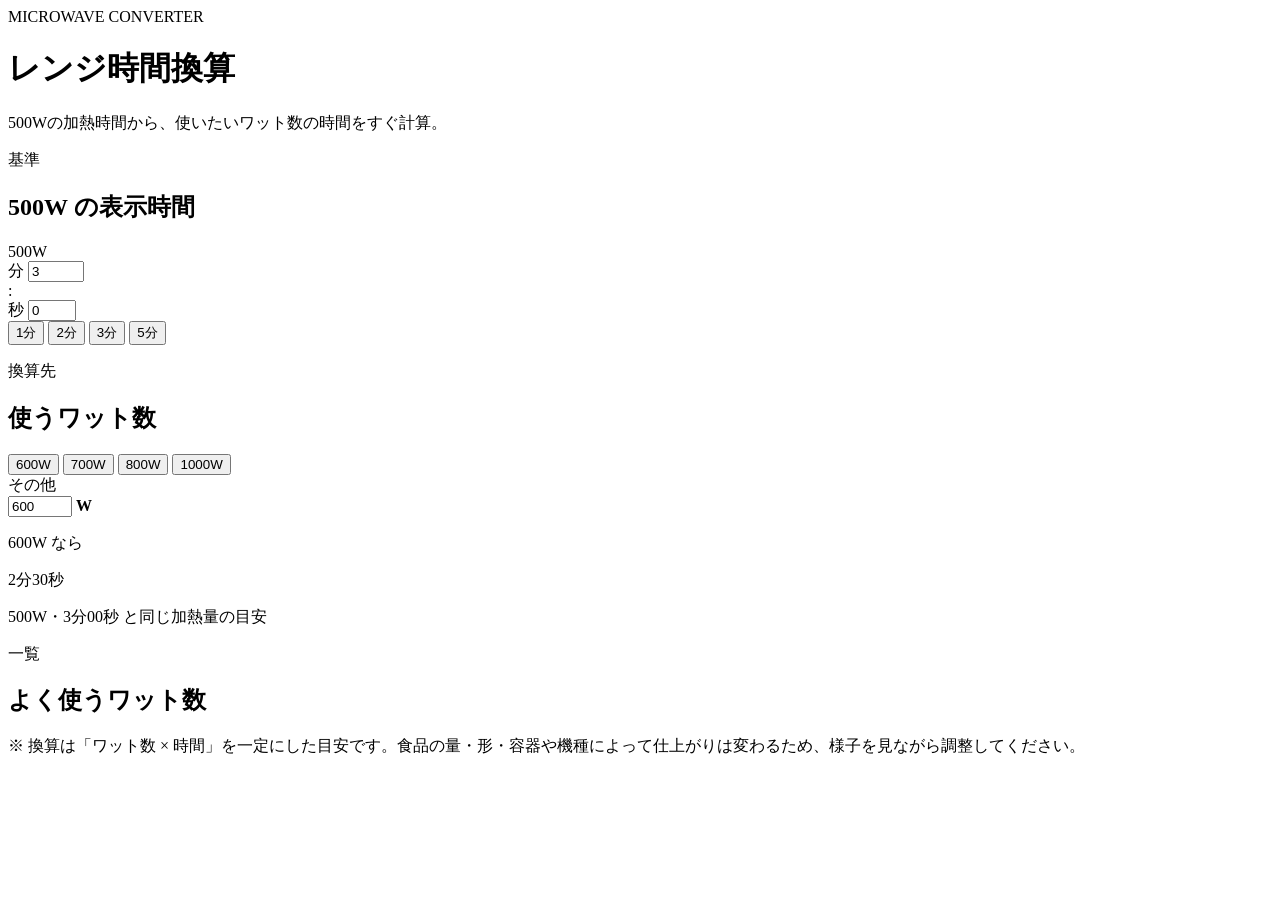
==== microwave/index.html @ 16ab875f "Add microwave time converter" ====
<!doctype html>
<html lang="ja">
<head>
  <meta charset="utf-8" />
  <meta name="viewport" content="width=device-width,initial-scale=1,viewport-fit=cover" />
  <meta name="theme-color" content="#f7f5f0" />
  <meta name="description" content="500Wの電子レンジ加熱時間を600W・700W・1000Wなどへ簡単換算するWebアプリ" />
  <title>レンジ時間換算</title>
  <link rel="stylesheet" href="style.css" />
</head>
<body>
  <main class="app-shell">
    <header class="hero">
      <div class="eyebrow">MICROWAVE CONVERTER</div>
      <h1>レンジ時間換算</h1>
      <p>500Wの加熱時間から、使いたいワット数の時間をすぐ計算。</p>
    </header>

    <section class="card source-card" aria-labelledby="source-heading">
      <div class="section-head">
        <div>
          <p class="kicker">基準</p>
          <h2 id="source-heading">500W の表示時間</h2>
        </div>
        <span class="watt-badge">500W</span>
      </div>

      <div class="time-inputs">
        <label class="number-field">
          <span>分</span>
          <input id="minutes" type="number" inputmode="numeric" min="0" max="999" step="1" value="3" aria-label="基準の分" />
        </label>
        <div class="time-separator">:</div>
        <label class="number-field">
          <span>秒</span>
          <input id="seconds" type="number" inputmode="numeric" min="0" max="59" step="1" value="0" aria-label="基準の秒" />
        </label>
      </div>

      <div class="quick-times" aria-label="時間のクイック入力">
        <button type="button" data-time="60">1分</button>
        <button type="button" data-time="120">2分</button>
        <button type="button" data-time="180">3分</button>
        <button type="button" data-time="300">5分</button>
      </div>
    </section>

    <section class="card target-card" aria-labelledby="target-heading">
      <div class="section-head">
        <div>
          <p class="kicker">換算先</p>
          <h2 id="target-heading">使うワット数</h2>
        </div>
      </div>

      <div class="watt-buttons" id="wattButtons" aria-label="ワット数のクイック選択">
        <button type="button" data-watt="600" class="active">600W</button>
        <button type="button" data-watt="700">700W</button>
        <button type="button" data-watt="800">800W</button>
        <button type="button" data-watt="1000">1000W</button>
      </div>

      <label class="custom-watt">
        <span>その他</span>
        <div class="custom-watt-input">
          <input id="targetWatt" type="number" inputmode="numeric" min="100" max="3000" step="10" value="600" aria-label="換算先ワット数" />
          <strong>W</strong>
        </div>
      </label>
    </section>

    <section class="result-card" aria-live="polite" aria-atomic="true">
      <p class="result-label"><span id="resultWatt">600W</span> なら</p>
      <div class="result-time" id="resultTime">2分30秒</div>
      <p class="result-sub" id="resultSub">500W・3分00秒 と同じ加熱量の目安</p>
    </section>

    <section class="card compare-card" aria-labelledby="compare-heading">
      <div class="section-head compact">
        <div>
          <p class="kicker">一覧</p>
          <h2 id="compare-heading">よく使うワット数</h2>
        </div>
      </div>
      <div class="comparison-list" id="comparisonList"></div>
    </section>

    <p class="notice">※ 換算は「ワット数 × 時間」を一定にした目安です。食品の量・形・容器や機種によって仕上がりは変わるため、様子を見ながら調整してください。</p>
  </main>

  <script src="app.js"></script>
</body>
</html>
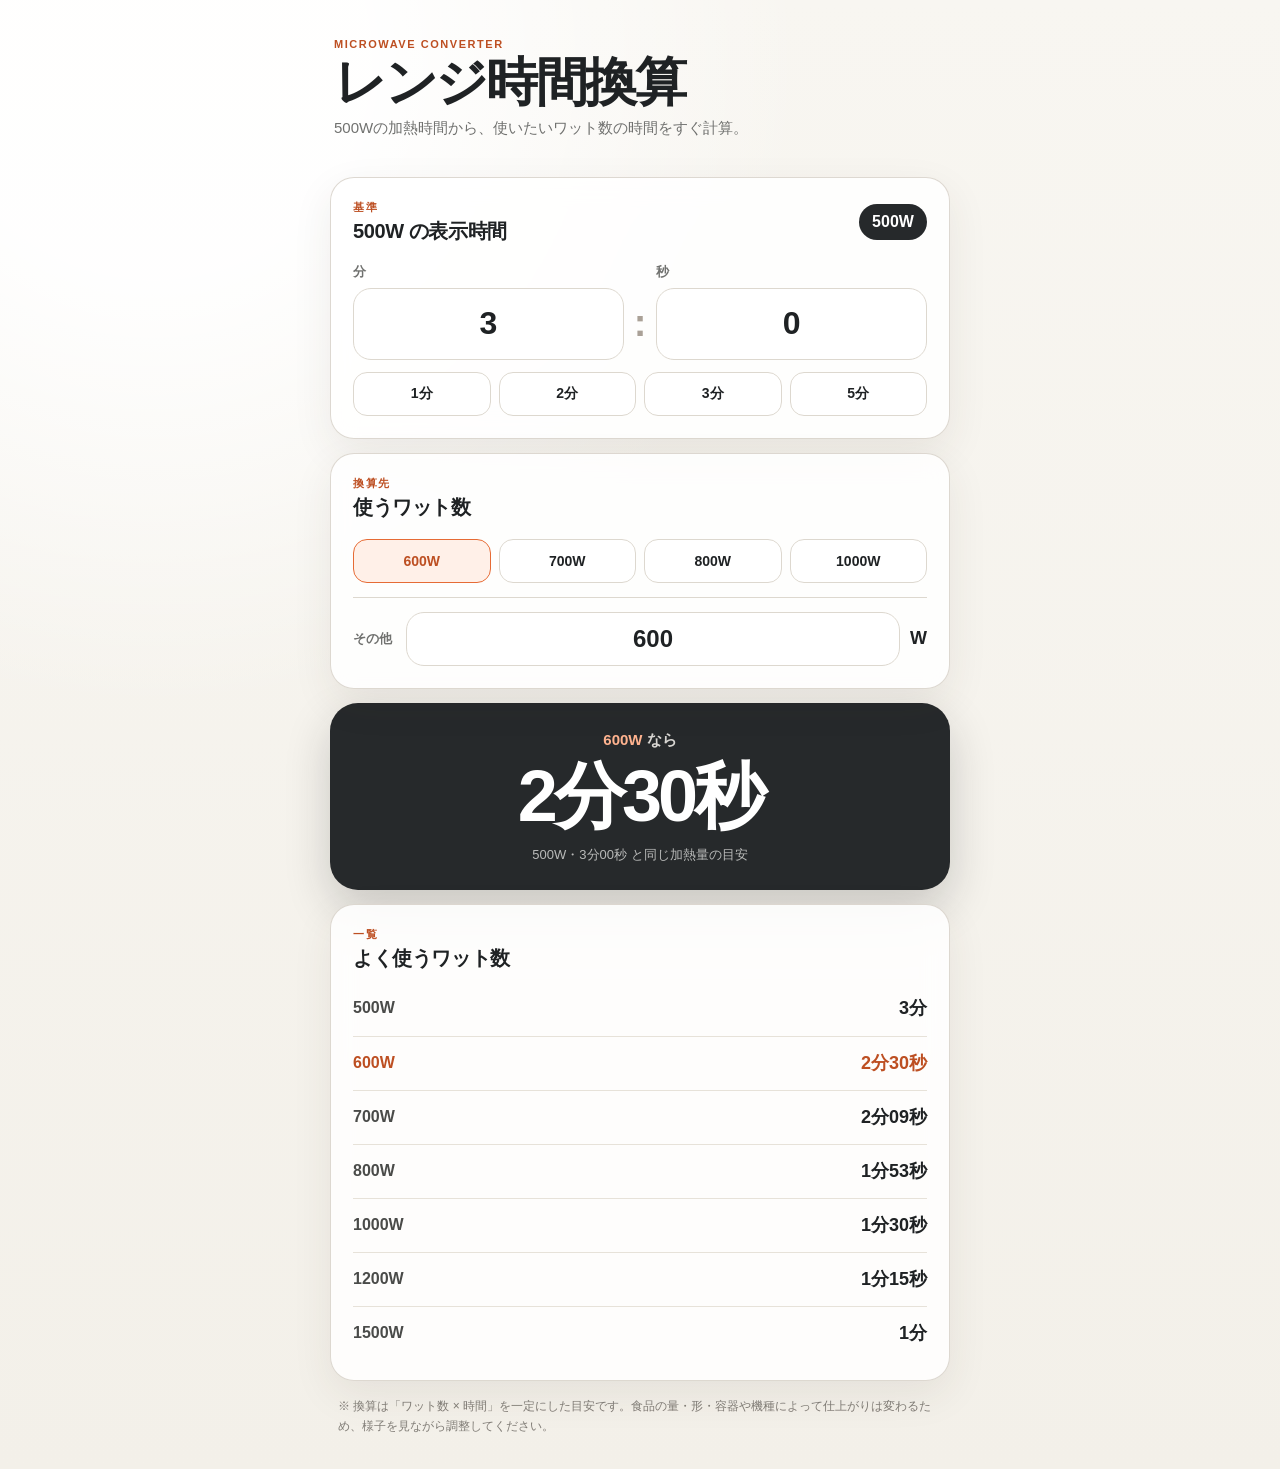
==== commit a90b30bd: "Improve iPhone numeric input selection" ====
--- a/microwave/index.html
+++ b/microwave/index.html
@@ -28,12 +28,12 @@
       <div class="time-inputs">
         <label class="number-field">
           <span>分</span>
-          <input id="minutes" type="number" inputmode="numeric" min="0" max="999" step="1" value="3" aria-label="基準の分" />
+          <input id="minutes" type="text" inputmode="numeric" pattern="[0-9]*" maxlength="3" value="3" aria-label="基準の分" />
         </label>
         <div class="time-separator">:</div>
         <label class="number-field">
           <span>秒</span>
-          <input id="seconds" type="number" inputmode="numeric" min="0" max="59" step="1" value="0" aria-label="基準の秒" />
+          <input id="seconds" type="text" inputmode="numeric" pattern="[0-9]*" maxlength="2" value="0" aria-label="基準の秒" />
         </label>
       </div>
 
@@ -63,7 +63,7 @@
       <label class="custom-watt">
         <span>その他</span>
         <div class="custom-watt-input">
-          <input id="targetWatt" type="number" inputmode="numeric" min="100" max="3000" step="10" value="600" aria-label="換算先ワット数" />
+          <input id="targetWatt" type="text" inputmode="numeric" pattern="[0-9]*" maxlength="4" value="600" aria-label="換算先ワット数" />
           <strong>W</strong>
         </div>
       </label>
--- a/microwave/style.css
+++ b/microwave/style.css
@@ -0,0 +1,71 @@
+:root {
+  color-scheme: light;
+  --bg: #f3f0e9;
+  --card: rgba(255, 255, 255, 0.86);
+  --text: #1f2224;
+  --muted: #70716f;
+  --line: #ddd8cf;
+  --accent: #e66b35;
+  --accent-dark: #bd4f22;
+  --accent-soft: #fff0e8;
+  --shadow: 0 14px 40px rgba(58, 45, 33, 0.08);
+  --radius: 24px;
+}
+* { box-sizing: border-box; }
+html { -webkit-text-size-adjust: 100%; }
+body {
+  margin: 0;
+  min-height: 100vh;
+  font-family: -apple-system, BlinkMacSystemFont, "Segoe UI", "Hiragino Sans", "Yu Gothic UI", "Yu Gothic", Meiryo, sans-serif;
+  color: var(--text);
+  background: radial-gradient(circle at 12% 4%, rgba(255,255,255,.95) 0 12%, transparent 36%), linear-gradient(180deg, #f8f6f1 0%, var(--bg) 100%);
+}
+button, input { font: inherit; }
+button { -webkit-tap-highlight-color: transparent; }
+.app-shell { width: min(100% - 28px, 620px); margin: 0 auto; padding: max(28px, env(safe-area-inset-top)) 0 calc(32px + env(safe-area-inset-bottom)); }
+.hero { padding: 10px 4px 22px; }
+.eyebrow, .kicker { margin: 0; font-size: 11px; font-weight: 800; letter-spacing: .14em; color: var(--accent-dark); }
+.hero h1 { margin: 6px 0 8px; font-size: clamp(34px, 9vw, 52px); line-height: 1; letter-spacing: -.045em; }
+.hero p { margin: 0; max-width: 34em; color: var(--muted); font-size: 15px; line-height: 1.65; }
+.card { margin-top: 14px; padding: 22px; border: 1px solid rgba(197, 188, 176, .58); border-radius: var(--radius); background: var(--card); box-shadow: var(--shadow); backdrop-filter: blur(12px); }
+.section-head { display: flex; align-items: center; justify-content: space-between; gap: 16px; margin-bottom: 18px; }
+.section-head.compact { margin-bottom: 10px; }
+.section-head h2 { margin: 3px 0 0; font-size: 20px; letter-spacing: -.02em; }
+.watt-badge { display: inline-flex; align-items: center; justify-content: center; min-width: 68px; padding: 9px 12px; border-radius: 999px; background: #26292b; color: #fff; font-weight: 800; }
+.time-inputs { display: grid; grid-template-columns: 1fr auto 1fr; align-items: end; gap: 10px; }
+.number-field { display: grid; gap: 7px; }
+.number-field span, .custom-watt > span { font-size: 13px; font-weight: 700; color: var(--muted); }
+.number-field input, .custom-watt-input input { width: 100%; min-height: 72px; border: 1px solid var(--line); border-radius: 18px; outline: none; background: #fff; color: var(--text); font-size: 32px; font-weight: 800; text-align: center; transition: border-color .15s ease, box-shadow .15s ease; }
+.number-field input:focus, .custom-watt-input input:focus { border-color: rgba(230, 107, 53, .8); box-shadow: 0 0 0 4px rgba(230, 107, 53, .12); }
+.time-separator { padding-bottom: 15px; font-size: 38px; font-weight: 800; color: #aaa197; }
+.quick-times, .watt-buttons { display: grid; grid-template-columns: repeat(4, 1fr); gap: 8px; margin-top: 12px; }
+.quick-times button, .watt-buttons button { min-height: 44px; padding: 8px 6px; border: 1px solid var(--line); border-radius: 14px; background: #fff; color: var(--text); font-size: 14px; font-weight: 750; cursor: pointer; }
+.quick-times button:active, .watt-buttons button:active { transform: scale(.98); }
+.watt-buttons button.active { border-color: var(--accent); background: var(--accent-soft); color: var(--accent-dark); }
+.custom-watt { display: grid; grid-template-columns: auto 1fr; align-items: center; gap: 14px; margin-top: 14px; padding-top: 14px; border-top: 1px solid var(--line); }
+.custom-watt-input { display: grid; grid-template-columns: 1fr auto; align-items: center; gap: 10px; }
+.custom-watt-input input { min-height: 54px; font-size: 24px; }
+.custom-watt-input strong { font-size: 18px; }
+.result-card { margin-top: 14px; padding: 28px 22px 26px; border-radius: 28px; background: #26292b; color: #fff; box-shadow: 0 18px 46px rgba(32, 31, 28, .2); text-align: center; }
+.result-label { margin: 0; color: #d8d6d2; font-size: 15px; font-weight: 700; }
+.result-label span { color: #ffb38f; }
+.result-time { margin-top: 6px; font-size: clamp(45px, 14vw, 72px); line-height: 1.12; font-weight: 900; letter-spacing: -.055em; }
+.result-sub { margin: 10px 0 0; color: #b9bab9; font-size: 13px; }
+.comparison-list { display: grid; gap: 2px; }
+.comparison-row { display: grid; grid-template-columns: 86px 1fr; align-items: center; min-height: 52px; border-top: 1px solid #e7e2d9; }
+.comparison-row:first-child { border-top: 0; }
+.comparison-watt { font-weight: 850; color: #4a4b49; }
+.comparison-time { text-align: right; font-size: 18px; font-weight: 850; }
+.comparison-row.current .comparison-watt, .comparison-row.current .comparison-time { color: var(--accent-dark); }
+.notice { margin: 16px 8px 0; color: #817d77; font-size: 12px; line-height: 1.65; }
+@media (max-width: 430px) {
+  .app-shell { width: min(100% - 20px, 620px); }
+  .card { padding: 18px; border-radius: 21px; }
+  .quick-times, .watt-buttons { gap: 6px; }
+  .quick-times button, .watt-buttons button { font-size: 13px; }
+  .number-field input { min-height: 66px; font-size: 29px; }
+}
+@media (prefers-reduced-motion: no-preference) {
+  .result-time { transition: opacity .12s ease, transform .12s ease; }
+  .result-time.flash { opacity: .6; transform: scale(.985); }
+}
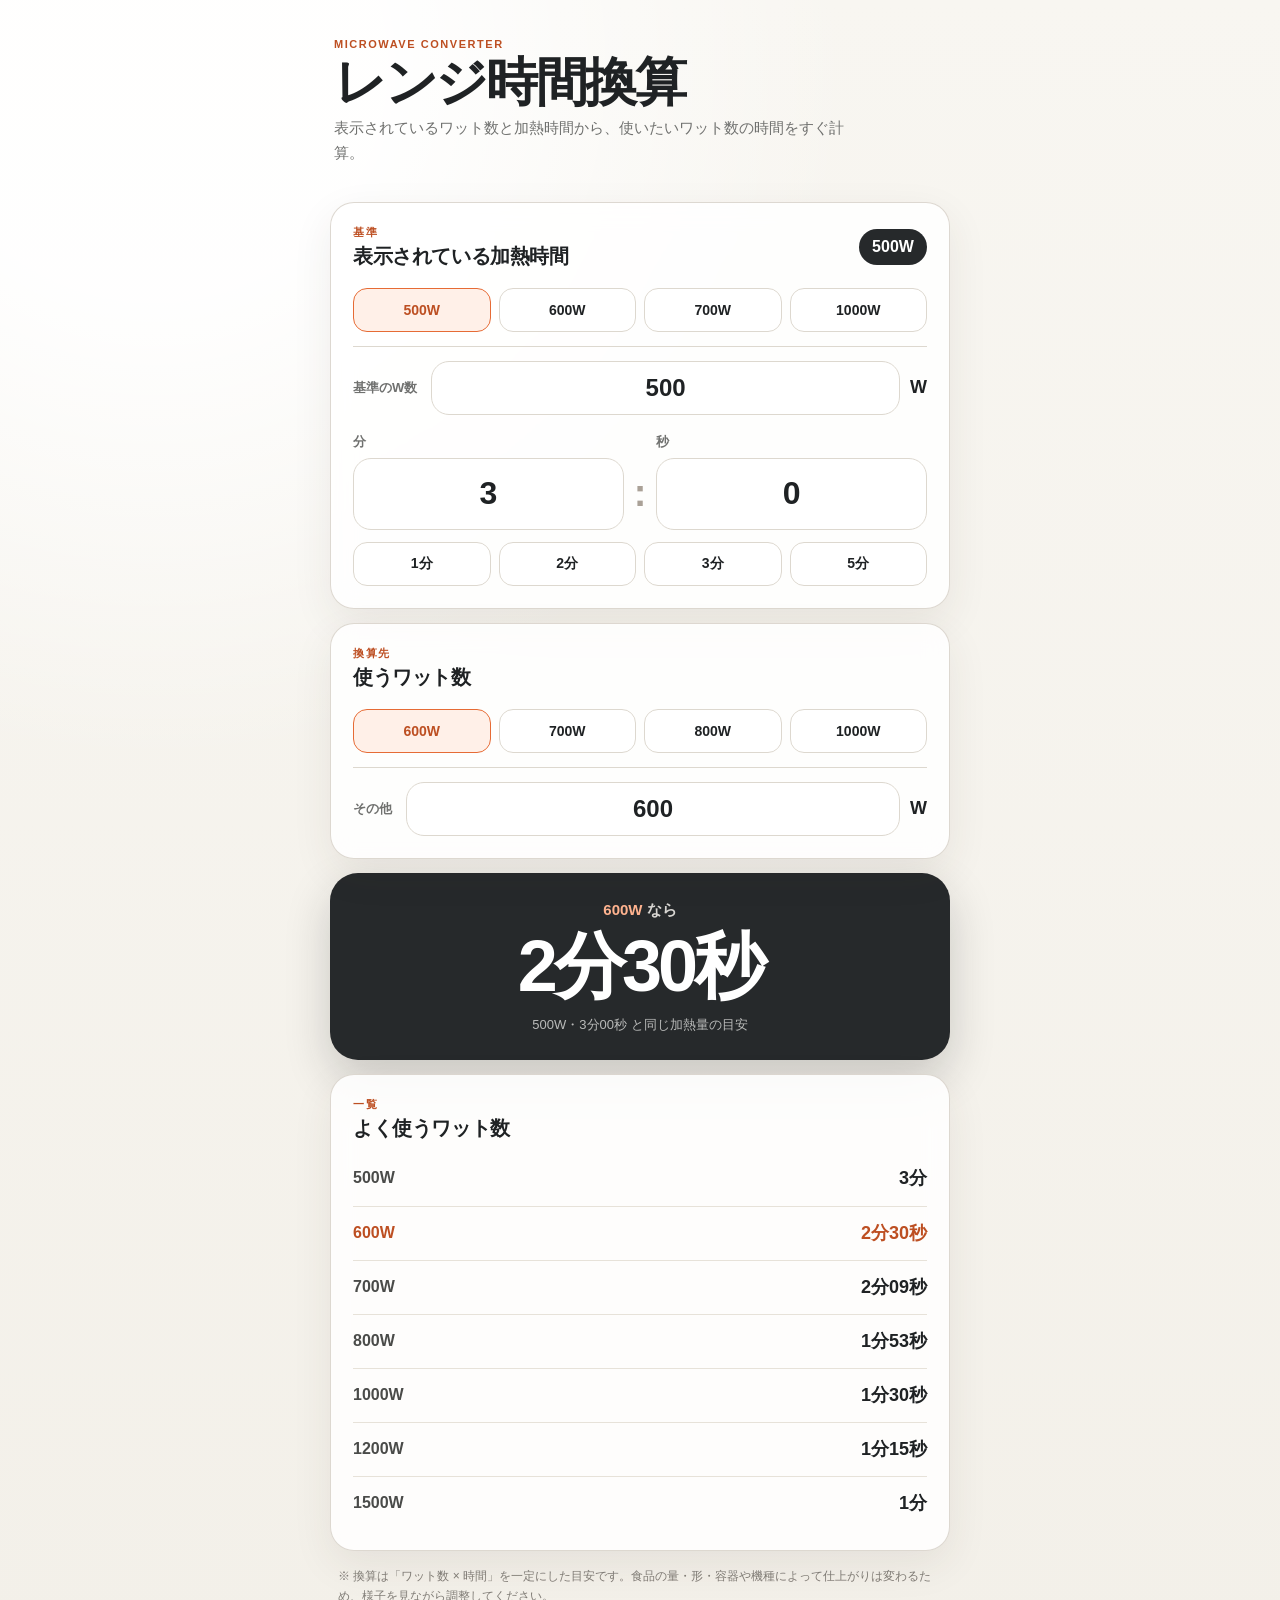
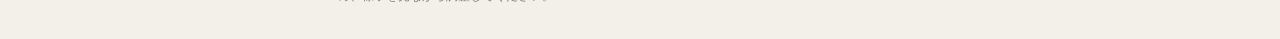
==== commit 54fe888b: "Allow configurable source wattage in shared microwave converter" ====
--- a/microwave/index.html
+++ b/microwave/index.html
@@ -4,7 +4,7 @@
   <meta charset="utf-8" />
   <meta name="viewport" content="width=device-width,initial-scale=1,viewport-fit=cover" />
   <meta name="theme-color" content="#f7f5f0" />
-  <meta name="description" content="500Wの電子レンジ加熱時間を600W・700W・1000Wなどへ簡単換算するWebアプリ" />
+  <meta name="description" content="500Wを初期値に、電子レンジの基準ワット数と使用するワット数を選んで加熱時間を簡単換算するWebアプリ" />
   <title>レンジ時間換算</title>
   <link rel="stylesheet" href="style.css" />
 </head>
@@ -13,17 +13,32 @@
     <header class="hero">
       <div class="eyebrow">MICROWAVE CONVERTER</div>
       <h1>レンジ時間換算</h1>
-      <p>500Wの加熱時間から、使いたいワット数の時間をすぐ計算。</p>
+      <p>表示されているワット数と加熱時間から、使いたいワット数の時間をすぐ計算。</p>
     </header>
 
     <section class="card source-card" aria-labelledby="source-heading">
       <div class="section-head">
         <div>
           <p class="kicker">基準</p>
-          <h2 id="source-heading">500W の表示時間</h2>
+          <h2 id="source-heading">表示されている加熱時間</h2>
         </div>
-        <span class="watt-badge">500W</span>
+        <span class="watt-badge" id="sourceWattBadge">500W</span>
       </div>
+
+      <div class="watt-buttons" id="sourceWattButtons" aria-label="基準ワット数のクイック選択">
+        <button type="button" data-source-watt="500" class="active" aria-pressed="true">500W</button>
+        <button type="button" data-source-watt="600" aria-pressed="false">600W</button>
+        <button type="button" data-source-watt="700" aria-pressed="false">700W</button>
+        <button type="button" data-source-watt="1000" aria-pressed="false">1000W</button>
+      </div>
+
+      <label class="custom-watt source-watt">
+        <span>基準のW数</span>
+        <div class="custom-watt-input">
+          <input id="sourceWatt" type="text" inputmode="numeric" pattern="[0-9]*" maxlength="4" value="500" aria-label="基準ワット数" />
+          <strong>W</strong>
+        </div>
+      </label>
 
       <div class="time-inputs">
         <label class="number-field">
--- a/microwave/style.css
+++ b/microwave/style.css
@@ -69,3 +69,5 @@
   .result-time { transition: opacity .12s ease, transform .12s ease; }
   .result-time.flash { opacity: .6; transform: scale(.985); }
 }
+
+.source-watt { margin-bottom: 18px; }
